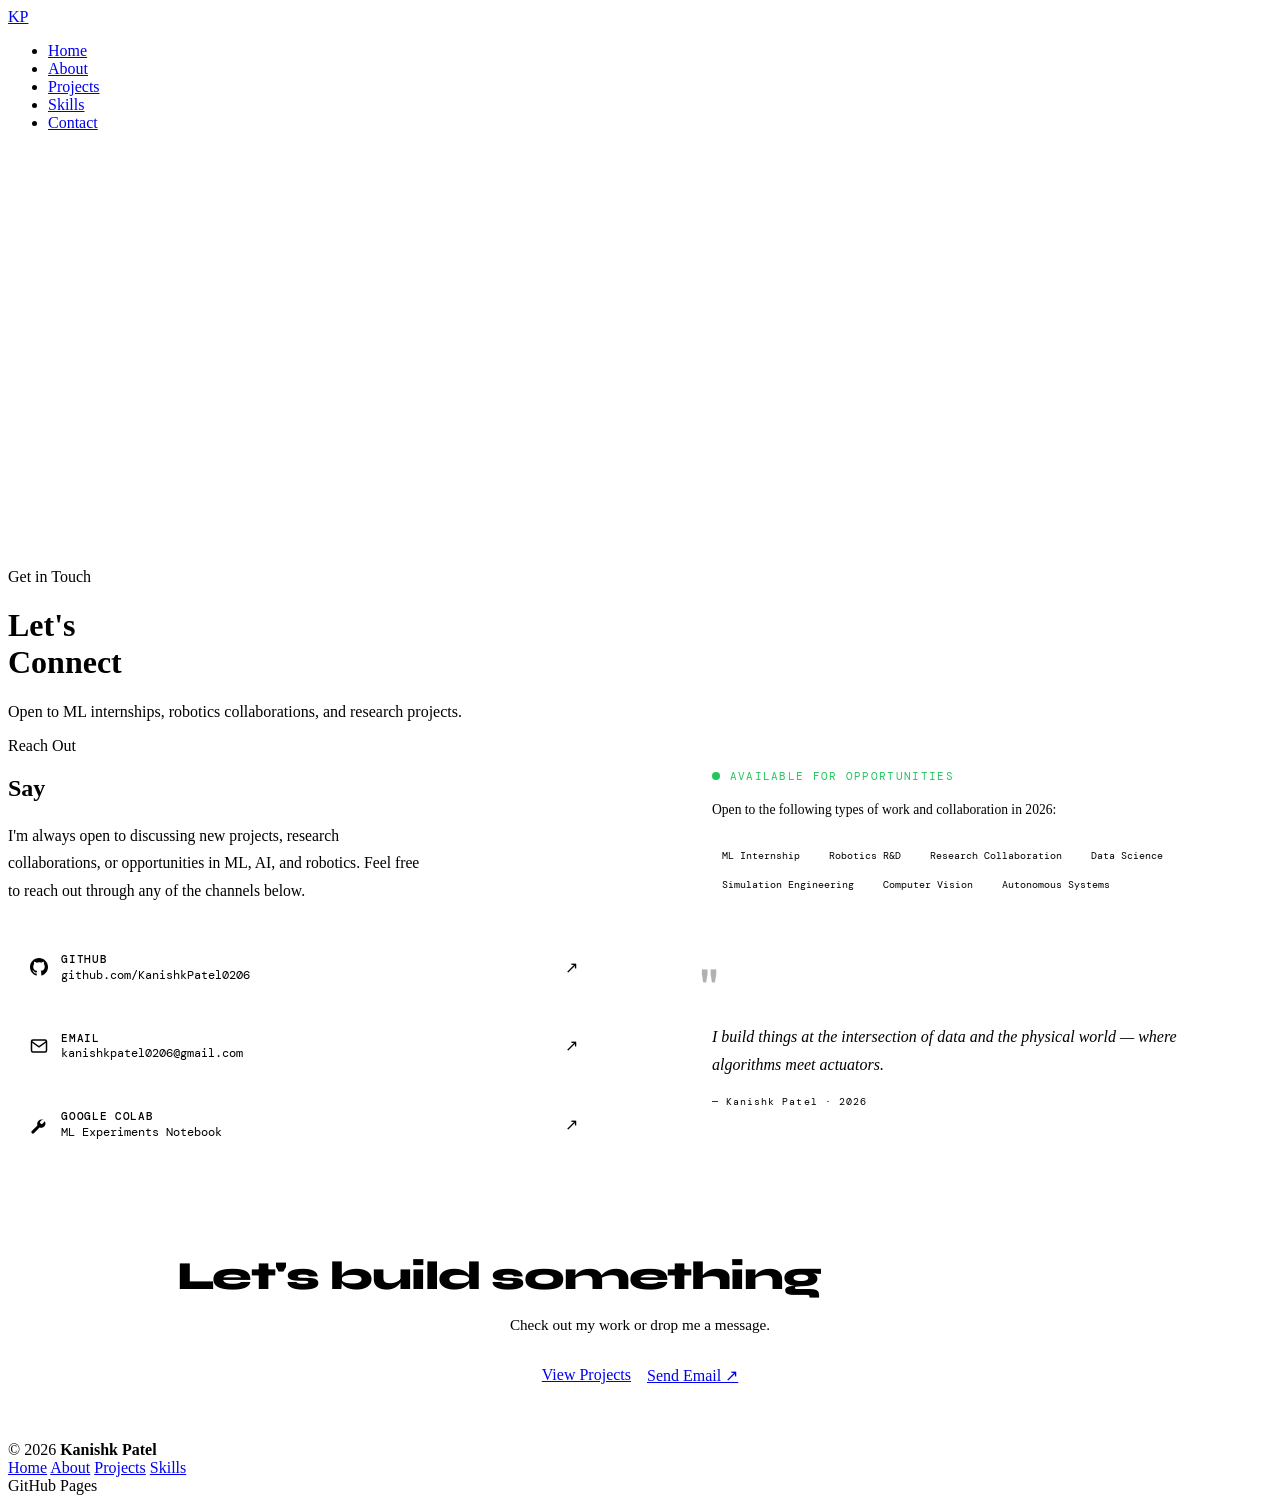
==== contact.html @ f96aeab2 "Add files via upload" ====
<!DOCTYPE html>
<html lang="en">
<head>
  <meta charset="UTF-8"/>
  <meta name="viewport" content="width=device-width,initial-scale=1.0"/>
  <title>Contact — Kanishk Patel</title>
  <link href="https://fonts.googleapis.com/css2?family=Syne:wght@400;600;700;800&family=DM+Mono:wght@400;500&family=DM+Sans:wght@300;400;500&display=swap" rel="stylesheet"/>
  <link rel="stylesheet" href="../css/style.css"/>
  <style>
    /* ── Contact layout ── */
    .contact-grid {
      display:grid;grid-template-columns:1fr 1fr;gap:5rem;align-items:start;
    }

    /* ── Link rows ── */
    .contact-links { display:flex;flex-direction:column;gap:1rem;margin-top:2rem; }
    .contact-link {
      display:flex;align-items:center;gap:0.8rem;
      padding:1rem 1.4rem;
      background:var(--card);border:1px solid var(--border);border-radius:12px;
      color:var(--text);text-decoration:none;
      font-family:'DM Mono',monospace;font-size:0.82rem;
      transition:all 0.25s;
    }
    .contact-link:hover { border-color:var(--accent2);color:var(--accent2);transform:translateY(-3px); }
    .contact-link svg { width:18px;height:18px;flex-shrink:0; }
    .cl-text { display:flex;flex-direction:column;gap:0.1rem; }
    .cl-label { font-weight:500;letter-spacing:0.06em;text-transform:uppercase;font-size:0.7rem; }
    .cl-val { color:var(--muted);font-size:0.72rem;transition:color 0.25s; }
    .contact-link:hover .cl-val { color:var(--accent2); }
    .cl-arrow { margin-left:auto;font-size:1rem;color:var(--muted);transition:color 0.2s,transform 0.2s; }
    .contact-link:hover .cl-arrow { color:var(--accent2);transform:translate(3px,-3px); }

    /* ── Availability card ── */
    .avail-card {
      background:var(--card);border:1px solid var(--border);border-radius:16px;
      padding:2rem;margin-bottom:1.5rem;position:relative;overflow:hidden;
    }
    .avail-card::before {
      content:'';position:absolute;top:0;left:0;right:0;height:3px;
      background:var(--grad);
    }
    .avail-dot-row {
      display:flex;align-items:center;gap:0.6rem;margin-bottom:1rem;
    }
    .avail-dot {
      width:8px;height:8px;border-radius:50%;background:#22c55e;
      box-shadow:0 0 0 0 rgba(34,197,94,0.4);
      animation:ping 2s ease infinite;
    }
    @keyframes ping{
      0%,100%{box-shadow:0 0 0 0 rgba(34,197,94,0.4);}
      50%{box-shadow:0 0 0 6px rgba(34,197,94,0);}
    }
    .avail-title {
      font-family:'Syne',sans-serif;font-weight:700;font-size:1rem;
      color:var(--text);
    }
    .avail-subtitle { font-size:0.85rem;color:var(--muted);line-height:1.6;margin-bottom:1.5rem; }
    .avail-tags { display:flex;flex-wrap:wrap;gap:0.5rem; }
    .avail-tag {
      font-family:'DM Mono',monospace;font-size:0.65rem;padding:0.25rem 0.65rem;
      border-radius:100px;border:1px solid var(--border);color:var(--muted);
      transition:all 0.2s;
    }
    .avail-tag:hover { background:var(--accent2);border-color:var(--accent2);color:#000; }

    /* ── Quote ── */
    .quote-block {
      background:linear-gradient(135deg,var(--surface),var(--card));
      border:1px solid var(--border);border-radius:16px;
      padding:2rem;position:relative;
    }
    .quote-mark {
      font-family:'Syne',sans-serif;font-size:4rem;line-height:1;
      color:var(--accent1);opacity:0.3;
      position:absolute;top:0.5rem;left:1.2rem;
    }
    .quote-text {
      font-size:1rem;font-style:italic;font-weight:300;line-height:1.75;
      color:var(--text);padding-top:1.5rem;
    }
    .quote-attr {
      margin-top:1rem;font-family:'DM Mono',monospace;font-size:0.65rem;
      letter-spacing:0.1em;color:var(--muted);
    }

    @media(max-width:768px){
      .contact-grid { grid-template-columns:1fr;gap:3rem; }
    }
  </style>
</head>
<body>

  <div class="cursor" id="cursor"></div>
  <div class="cursor-trail" id="cursorTrail"></div>

  <nav>
    <a class="nav-logo" href="../index.html">KP</a>
    <ul class="nav-links">
      <li><a href="../index.html">Home</a></li>
      <li><a href="about.html">About</a></li>
      <li><a href="projects.html">Projects</a></li>
      <li><a href="skills.html">Skills</a></li>
      <li><a href="contact.html">Contact</a></li>
    </ul>
  </nav>

  <div class="page">

    <!-- Page hero -->
    <div class="page-hero">
      <div class="page-hero-orb" style="width:420px;height:420px;background:var(--accent1);bottom:-100px;right:-60px;"></div>
      <div class="section-label reveal">Get in Touch</div>
      <h1 class="reveal d1">Let's<br/><span>Connect</span></h1>
      <p class="reveal d2">Open to ML internships, robotics collaborations, and research projects.</p>
    </div>

    <!-- Main contact section -->
    <div class="section-shell">
      <div class="contact-grid">

        <!-- Left: links -->
        <div class="reveal">
          <div class="section-label">Reach Out</div>
          <h2 class="section-title">Say <span style="background:var(--grad);-webkit-background-clip:text;-webkit-text-fill-color:transparent;background-clip:text;">hello</span></h2>
          <p style="color:var(--muted);line-height:1.75;font-size:0.98rem;max-width:420px;margin-bottom:0.5rem;">
            I'm always open to discussing new projects, research collaborations, or opportunities in ML, AI, and robotics. Feel free to reach out through any of the channels below.
          </p>

          <div class="contact-links">
            <a class="contact-link" href="https://github.com/KanishkPatel0206" target="_blank">
              <svg viewBox="0 0 24 24" fill="currentColor"><path d="M12 0C5.374 0 0 5.373 0 12c0 5.302 3.438 9.8 8.207 11.387.599.111.793-.261.793-.577v-2.234c-3.338.726-4.033-1.416-4.033-1.416-.546-1.387-1.333-1.756-1.333-1.756-1.089-.745.083-.729.083-.729 1.205.084 1.839 1.237 1.839 1.237 1.07 1.834 2.807 1.304 3.492.997.107-.775.418-1.305.762-1.604-2.665-.305-5.467-1.334-5.467-5.931 0-1.311.469-2.381 1.236-3.221-.124-.303-.535-1.524.117-3.176 0 0 1.008-.322 3.301 1.23A11.509 11.509 0 0 1 12 5.803c1.02.005 2.047.138 3.006.404 2.291-1.552 3.297-1.23 3.297-1.23.653 1.653.242 2.874.118 3.176.77.84 1.235 1.911 1.235 3.221 0 4.609-2.807 5.624-5.479 5.921.43.372.823 1.102.823 2.222v3.293c0 .319.192.694.801.576C20.566 21.797 24 17.3 24 12c0-6.627-5.373-12-12-12z"/></svg>
              <div class="cl-text">
                <span class="cl-label">GitHub</span>
                <span class="cl-val">github.com/KanishkPatel0206</span>
              </div>
              <span class="cl-arrow">↗</span>
            </a>

            <a class="contact-link" href="mailto:kanishkpatel0206@gmail.com">
              <svg viewBox="0 0 24 24" fill="none" stroke="currentColor" stroke-width="2"><path d="M4 4h16c1.1 0 2 .9 2 2v12c0 1.1-.9 2-2 2H4c-1.1 0-2-.9-2-2V6c0-1.1.9-2 2-2z"/><polyline points="22,6 12,13 2,6"/></svg>
              <div class="cl-text">
                <span class="cl-label">Email</span>
                <span class="cl-val">kanishkpatel0206@gmail.com</span>
              </div>
              <span class="cl-arrow">↗</span>
            </a>

            <a class="contact-link" href="https://colab.research.google.com/drive/1TvGqxHJXxsA8kyIApXnBq0BJt93Fsd5Q" target="_blank">
              <svg viewBox="0 0 24 24" fill="currentColor"><path d="M16.9 4.2L13.4 7.7c-.4.4-.4 1 0 1.4l1.4 1.4c.4.4 1 .4 1.4 0l3.5-3.5c1.5 2.1 1.2 5-.7 6.9-1.7 1.7-4.1 2.2-6.3 1.5l-7.5 7.5c-.8.8-2 .8-2.8 0-.8-.8-.8-2 0-2.8l7.5-7.5c-.7-2.2-.2-4.7 1.5-6.3 1.9-1.9 4.8-2.2 7-.7z"/></svg>
              <div class="cl-text">
                <span class="cl-label">Google Colab</span>
                <span class="cl-val">ML Experiments Notebook</span>
              </div>
              <span class="cl-arrow">↗</span>
            </a>
          </div>
        </div>

        <!-- Right: availability + quote -->
        <div class="reveal d2">
          <div class="avail-card">
            <div class="avail-dot-row">
              <div class="avail-dot"></div>
              <span style="font-family:'DM Mono',monospace;font-size:0.68rem;letter-spacing:0.12em;text-transform:uppercase;color:#22c55e;">Available for Opportunities</span>
            </div>
            <div class="avail-subtitle">Open to the following types of work and collaboration in 2026:</div>
            <div class="avail-tags">
              <span class="avail-tag">ML Internship</span>
              <span class="avail-tag">Robotics R&D</span>
              <span class="avail-tag">Research Collaboration</span>
              <span class="avail-tag">Data Science</span>
              <span class="avail-tag">Simulation Engineering</span>
              <span class="avail-tag">Computer Vision</span>
              <span class="avail-tag">Autonomous Systems</span>
            </div>
          </div>

          <div class="quote-block">
            <span class="quote-mark">"</span>
            <p class="quote-text">I build things at the intersection of data and the physical world — where algorithms meet actuators.</p>
            <div class="quote-attr">— Kanishk Patel · 2026</div>
          </div>
        </div>

      </div>
    </div>

    <!-- CTA band -->
    <div class="section-shell surface" style="text-align:center;padding:3.5rem 6vw;">
      <h3 style="font-family:'Syne',sans-serif;font-weight:800;font-size:clamp(1.5rem,4vw,2.5rem);letter-spacing:-0.03em;margin-bottom:1rem;">
        Let's build something <span style="background:var(--grad);-webkit-background-clip:text;-webkit-text-fill-color:transparent;background-clip:text;">together.</span>
      </h3>
      <p style="color:var(--muted);font-size:0.95rem;margin-bottom:2rem;">Check out my work or drop me a message.</p>
      <div style="display:flex;gap:1rem;justify-content:center;flex-wrap:wrap;">
        <a href="projects.html" class="btn-primary">View Projects</a>
        <a href="mailto:kanishkpatel0206@gmail.com" class="btn-outline">Send Email ↗</a>
      </div>
    </div>

  </div>

  <footer>
    <span>© 2026 <b>Kanishk Patel</b></span>
    <div class="footer-links">
      <a href="../index.html">Home</a>
      <a href="about.html">About</a>
      <a href="projects.html">Projects</a>
      <a href="skills.html">Skills</a>
    </div>
    <span>GitHub Pages</span>
  </footer>

  <script src="../css/main.js"></script>
</body>
</html>
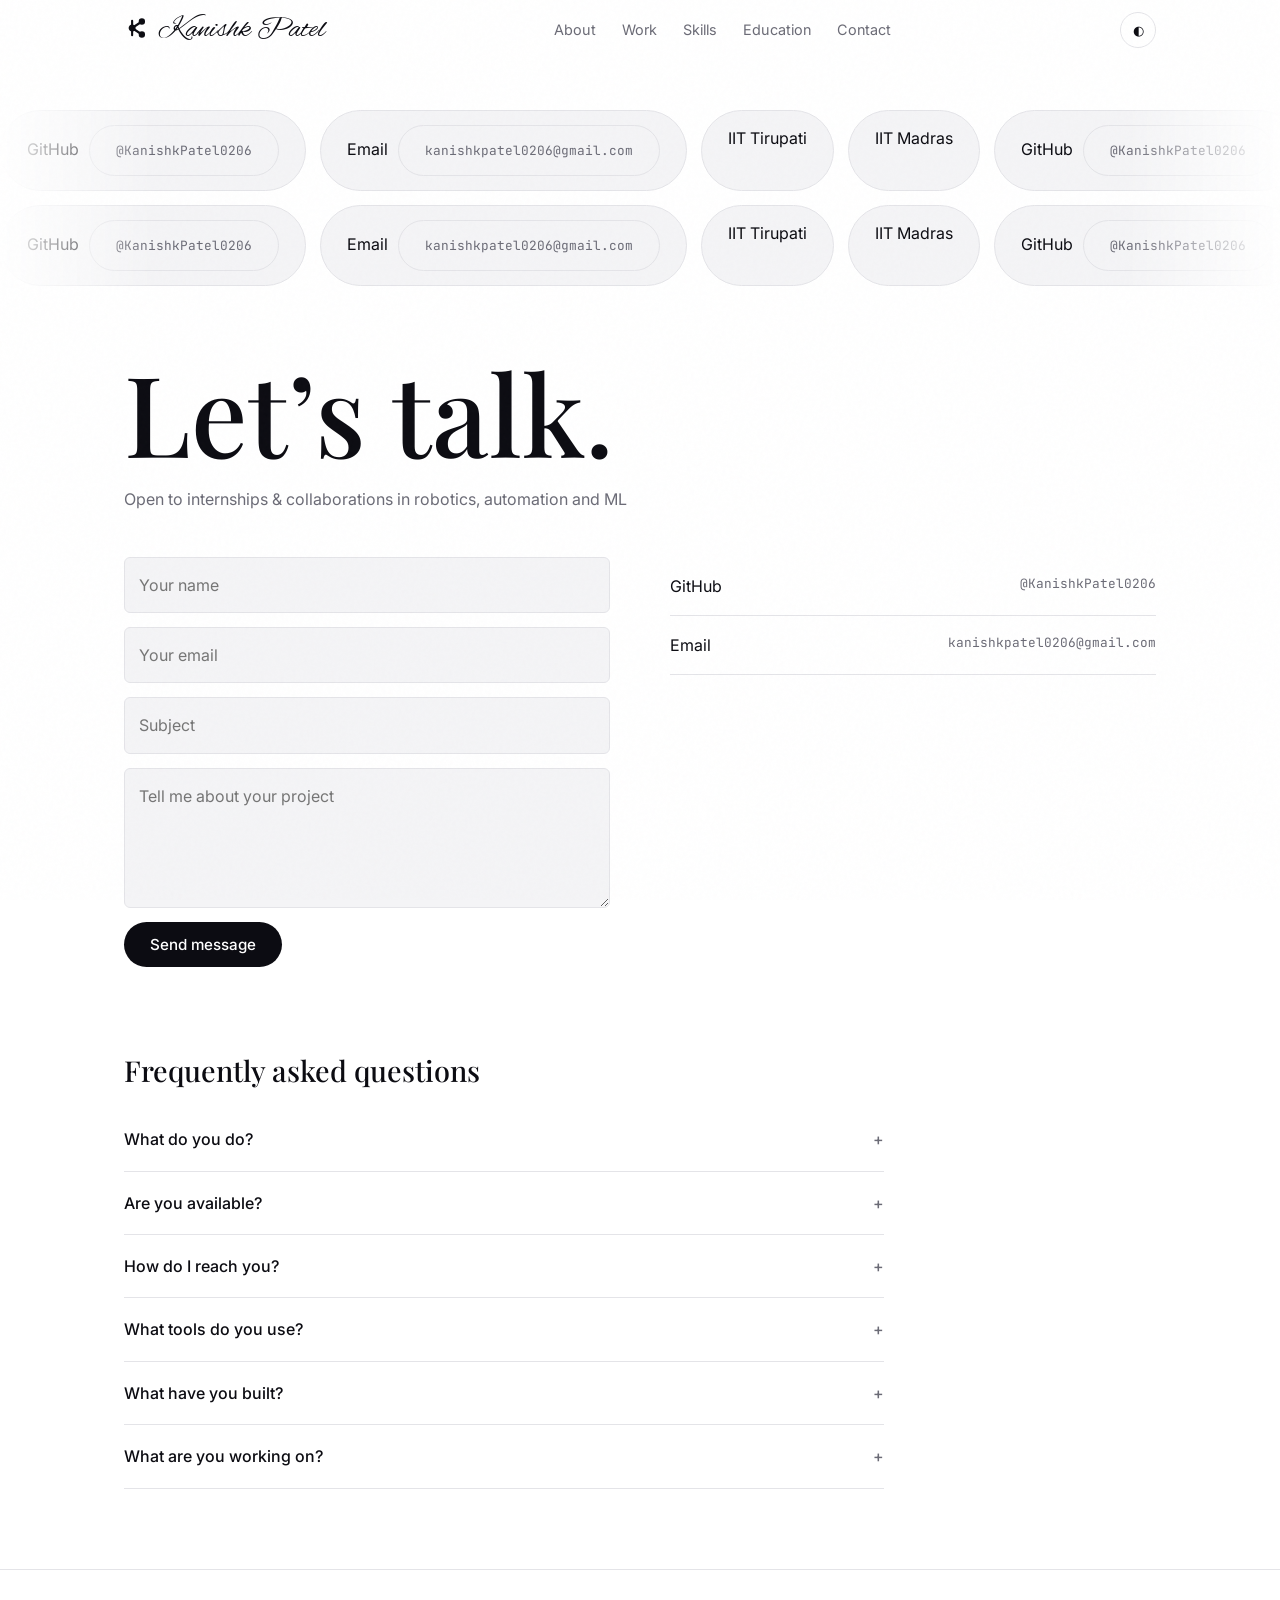
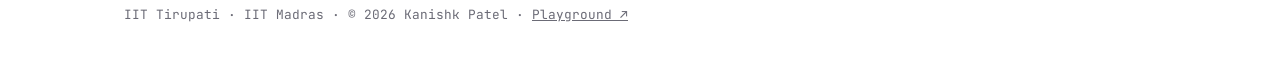
==== commit 3022029a: "Add professional portfolio" ====
--- a/contact.html
+++ b/contact.html
@@ -1,217 +1,15 @@
-<!DOCTYPE html>
-<html lang="en">
-<head>
-  <meta charset="UTF-8"/>
-  <meta name="viewport" content="width=device-width,initial-scale=1.0"/>
-  <title>Contact — Kanishk Patel</title>
-  <link href="https://fonts.googleapis.com/css2?family=Syne:wght@400;600;700;800&family=DM+Mono:wght@400;500&family=DM+Sans:wght@300;400;500&display=swap" rel="stylesheet"/>
-  <link rel="stylesheet" href="../css/style.css"/>
-  <style>
-    /* ── Contact layout ── */
-    .contact-grid {
-      display:grid;grid-template-columns:1fr 1fr;gap:5rem;align-items:start;
-    }
-
-    /* ── Link rows ── */
-    .contact-links { display:flex;flex-direction:column;gap:1rem;margin-top:2rem; }
-    .contact-link {
-      display:flex;align-items:center;gap:0.8rem;
-      padding:1rem 1.4rem;
-      background:var(--card);border:1px solid var(--border);border-radius:12px;
-      color:var(--text);text-decoration:none;
-      font-family:'DM Mono',monospace;font-size:0.82rem;
-      transition:all 0.25s;
-    }
-    .contact-link:hover { border-color:var(--accent2);color:var(--accent2);transform:translateY(-3px); }
-    .contact-link svg { width:18px;height:18px;flex-shrink:0; }
-    .cl-text { display:flex;flex-direction:column;gap:0.1rem; }
-    .cl-label { font-weight:500;letter-spacing:0.06em;text-transform:uppercase;font-size:0.7rem; }
-    .cl-val { color:var(--muted);font-size:0.72rem;transition:color 0.25s; }
-    .contact-link:hover .cl-val { color:var(--accent2); }
-    .cl-arrow { margin-left:auto;font-size:1rem;color:var(--muted);transition:color 0.2s,transform 0.2s; }
-    .contact-link:hover .cl-arrow { color:var(--accent2);transform:translate(3px,-3px); }
-
-    /* ── Availability card ── */
-    .avail-card {
-      background:var(--card);border:1px solid var(--border);border-radius:16px;
-      padding:2rem;margin-bottom:1.5rem;position:relative;overflow:hidden;
-    }
-    .avail-card::before {
-      content:'';position:absolute;top:0;left:0;right:0;height:3px;
-      background:var(--grad);
-    }
-    .avail-dot-row {
-      display:flex;align-items:center;gap:0.6rem;margin-bottom:1rem;
-    }
-    .avail-dot {
-      width:8px;height:8px;border-radius:50%;background:#22c55e;
-      box-shadow:0 0 0 0 rgba(34,197,94,0.4);
-      animation:ping 2s ease infinite;
-    }
-    @keyframes ping{
-      0%,100%{box-shadow:0 0 0 0 rgba(34,197,94,0.4);}
-      50%{box-shadow:0 0 0 6px rgba(34,197,94,0);}
-    }
-    .avail-title {
-      font-family:'Syne',sans-serif;font-weight:700;font-size:1rem;
-      color:var(--text);
-    }
-    .avail-subtitle { font-size:0.85rem;color:var(--muted);line-height:1.6;margin-bottom:1.5rem; }
-    .avail-tags { display:flex;flex-wrap:wrap;gap:0.5rem; }
-    .avail-tag {
-      font-family:'DM Mono',monospace;font-size:0.65rem;padding:0.25rem 0.65rem;
-      border-radius:100px;border:1px solid var(--border);color:var(--muted);
-      transition:all 0.2s;
-    }
-    .avail-tag:hover { background:var(--accent2);border-color:var(--accent2);color:#000; }
-
-    /* ── Quote ── */
-    .quote-block {
-      background:linear-gradient(135deg,var(--surface),var(--card));
-      border:1px solid var(--border);border-radius:16px;
-      padding:2rem;position:relative;
-    }
-    .quote-mark {
-      font-family:'Syne',sans-serif;font-size:4rem;line-height:1;
-      color:var(--accent1);opacity:0.3;
-      position:absolute;top:0.5rem;left:1.2rem;
-    }
-    .quote-text {
-      font-size:1rem;font-style:italic;font-weight:300;line-height:1.75;
-      color:var(--text);padding-top:1.5rem;
-    }
-    .quote-attr {
-      margin-top:1rem;font-family:'DM Mono',monospace;font-size:0.65rem;
-      letter-spacing:0.1em;color:var(--muted);
-    }
-
-    @media(max-width:768px){
-      .contact-grid { grid-template-columns:1fr;gap:3rem; }
-    }
-  </style>
-</head>
-<body>
-
-  <div class="cursor" id="cursor"></div>
-  <div class="cursor-trail" id="cursorTrail"></div>
-
-  <nav>
-    <a class="nav-logo" href="../index.html">KP</a>
-    <ul class="nav-links">
-      <li><a href="../index.html">Home</a></li>
-      <li><a href="about.html">About</a></li>
-      <li><a href="projects.html">Projects</a></li>
-      <li><a href="skills.html">Skills</a></li>
-      <li><a href="contact.html">Contact</a></li>
-    </ul>
-  </nav>
-
-  <div class="page">
-
-    <!-- Page hero -->
-    <div class="page-hero">
-      <div class="page-hero-orb" style="width:420px;height:420px;background:var(--accent1);bottom:-100px;right:-60px;"></div>
-      <div class="section-label reveal">Get in Touch</div>
-      <h1 class="reveal d1">Let's<br/><span>Connect</span></h1>
-      <p class="reveal d2">Open to ML internships, robotics collaborations, and research projects.</p>
-    </div>
-
-    <!-- Main contact section -->
-    <div class="section-shell">
-      <div class="contact-grid">
-
-        <!-- Left: links -->
-        <div class="reveal">
-          <div class="section-label">Reach Out</div>
-          <h2 class="section-title">Say <span style="background:var(--grad);-webkit-background-clip:text;-webkit-text-fill-color:transparent;background-clip:text;">hello</span></h2>
-          <p style="color:var(--muted);line-height:1.75;font-size:0.98rem;max-width:420px;margin-bottom:0.5rem;">
-            I'm always open to discussing new projects, research collaborations, or opportunities in ML, AI, and robotics. Feel free to reach out through any of the channels below.
-          </p>
-
-          <div class="contact-links">
-            <a class="contact-link" href="https://github.com/KanishkPatel0206" target="_blank">
-              <svg viewBox="0 0 24 24" fill="currentColor"><path d="M12 0C5.374 0 0 5.373 0 12c0 5.302 3.438 9.8 8.207 11.387.599.111.793-.261.793-.577v-2.234c-3.338.726-4.033-1.416-4.033-1.416-.546-1.387-1.333-1.756-1.333-1.756-1.089-.745.083-.729.083-.729 1.205.084 1.839 1.237 1.839 1.237 1.07 1.834 2.807 1.304 3.492.997.107-.775.418-1.305.762-1.604-2.665-.305-5.467-1.334-5.467-5.931 0-1.311.469-2.381 1.236-3.221-.124-.303-.535-1.524.117-3.176 0 0 1.008-.322 3.301 1.23A11.509 11.509 0 0 1 12 5.803c1.02.005 2.047.138 3.006.404 2.291-1.552 3.297-1.23 3.297-1.23.653 1.653.242 2.874.118 3.176.77.84 1.235 1.911 1.235 3.221 0 4.609-2.807 5.624-5.479 5.921.43.372.823 1.102.823 2.222v3.293c0 .319.192.694.801.576C20.566 21.797 24 17.3 24 12c0-6.627-5.373-12-12-12z"/></svg>
-              <div class="cl-text">
-                <span class="cl-label">GitHub</span>
-                <span class="cl-val">github.com/KanishkPatel0206</span>
-              </div>
-              <span class="cl-arrow">↗</span>
-            </a>
-
-            <a class="contact-link" href="mailto:kanishkpatel0206@gmail.com">
-              <svg viewBox="0 0 24 24" fill="none" stroke="currentColor" stroke-width="2"><path d="M4 4h16c1.1 0 2 .9 2 2v12c0 1.1-.9 2-2 2H4c-1.1 0-2-.9-2-2V6c0-1.1.9-2 2-2z"/><polyline points="22,6 12,13 2,6"/></svg>
-              <div class="cl-text">
-                <span class="cl-label">Email</span>
-                <span class="cl-val">kanishkpatel0206@gmail.com</span>
-              </div>
-              <span class="cl-arrow">↗</span>
-            </a>
-
-            <a class="contact-link" href="https://colab.research.google.com/drive/1TvGqxHJXxsA8kyIApXnBq0BJt93Fsd5Q" target="_blank">
-              <svg viewBox="0 0 24 24" fill="currentColor"><path d="M16.9 4.2L13.4 7.7c-.4.4-.4 1 0 1.4l1.4 1.4c.4.4 1 .4 1.4 0l3.5-3.5c1.5 2.1 1.2 5-.7 6.9-1.7 1.7-4.1 2.2-6.3 1.5l-7.5 7.5c-.8.8-2 .8-2.8 0-.8-.8-.8-2 0-2.8l7.5-7.5c-.7-2.2-.2-4.7 1.5-6.3 1.9-1.9 4.8-2.2 7-.7z"/></svg>
-              <div class="cl-text">
-                <span class="cl-label">Google Colab</span>
-                <span class="cl-val">ML Experiments Notebook</span>
-              </div>
-              <span class="cl-arrow">↗</span>
-            </a>
-          </div>
-        </div>
-
-        <!-- Right: availability + quote -->
-        <div class="reveal d2">
-          <div class="avail-card">
-            <div class="avail-dot-row">
-              <div class="avail-dot"></div>
-              <span style="font-family:'DM Mono',monospace;font-size:0.68rem;letter-spacing:0.12em;text-transform:uppercase;color:#22c55e;">Available for Opportunities</span>
-            </div>
-            <div class="avail-subtitle">Open to the following types of work and collaboration in 2026:</div>
-            <div class="avail-tags">
-              <span class="avail-tag">ML Internship</span>
-              <span class="avail-tag">Robotics R&D</span>
-              <span class="avail-tag">Research Collaboration</span>
-              <span class="avail-tag">Data Science</span>
-              <span class="avail-tag">Simulation Engineering</span>
-              <span class="avail-tag">Computer Vision</span>
-              <span class="avail-tag">Autonomous Systems</span>
-            </div>
-          </div>
-
-          <div class="quote-block">
-            <span class="quote-mark">"</span>
-            <p class="quote-text">I build things at the intersection of data and the physical world — where algorithms meet actuators.</p>
-            <div class="quote-attr">— Kanishk Patel · 2026</div>
-          </div>
-        </div>
-
-      </div>
-    </div>
-
-    <!-- CTA band -->
-    <div class="section-shell surface" style="text-align:center;padding:3.5rem 6vw;">
-      <h3 style="font-family:'Syne',sans-serif;font-weight:800;font-size:clamp(1.5rem,4vw,2.5rem);letter-spacing:-0.03em;margin-bottom:1rem;">
-        Let's build something <span style="background:var(--grad);-webkit-background-clip:text;-webkit-text-fill-color:transparent;background-clip:text;">together.</span>
-      </h3>
-      <p style="color:var(--muted);font-size:0.95rem;margin-bottom:2rem;">Check out my work or drop me a message.</p>
-      <div style="display:flex;gap:1rem;justify-content:center;flex-wrap:wrap;">
-        <a href="projects.html" class="btn-primary">View Projects</a>
-        <a href="mailto:kanishkpatel0206@gmail.com" class="btn-outline">Send Email ↗</a>
-      </div>
-    </div>
-
-  </div>
-
-  <footer>
-    <span>© 2026 <b>Kanishk Patel</b></span>
-    <div class="footer-links">
-      <a href="../index.html">Home</a>
-      <a href="about.html">About</a>
-      <a href="projects.html">Projects</a>
-      <a href="skills.html">Skills</a>
-    </div>
-    <span>GitHub Pages</span>
-  </footer>
-
-  <script src="../css/main.js"></script>
-</body>
-</html>
+<!DOCTYPE html><html lang="en"><head><meta charset="utf-8"><meta name="viewport" content="width=device-width, initial-scale=1, viewport-fit=cover">
+<title>Contact | Kanishk Patel</title><meta name="description" content="Kanishk Patel: robotics, control, computer vision and machine learning projects.">
+<meta name="theme-color" content="#ffffff" media="(prefers-color-scheme: light)"><meta name="theme-color" content="#0a0a0f" media="(prefers-color-scheme: dark)">
+<link rel="icon" href="favicon-light.svg" media="(prefers-color-scheme: light)"><link rel="icon" href="favicon-dark.svg" media="(prefers-color-scheme: dark)">
+<link rel="preconnect" href="https://fonts.googleapis.com"><link rel="preconnect" href="https://fonts.gstatic.com" crossorigin>
+<link href="https://fonts.googleapis.com/css2?family=Alex+Brush&family=Inter:wght@400;500;600;900&family=JetBrains+Mono:wght@400&family=Playfair+Display:wght@500&display=swap" rel="stylesheet">
+<link rel="stylesheet" href="styles.css"></head><body data-page="contact"><nav><div class="wrap"><a class="sig" href="index.html" id="navName"></a>
+<ul><li><a href="index.html#about">About</a></li><li><a href="index.html#work">Work</a></li><li><a href="index.html#skills">Skills</a></li><li><a href="index.html#education">Education</a></li><li><a href="contact.html">Contact</a></li></ul>
+<button id="theme" aria-label="Toggle light and dark theme">◐</button></div></nav>
+<main class="cpage"><div class="marq" aria-hidden="true"><div id="m1"></div></div><div class="marq rev" aria-hidden="true"><div id="m2"></div></div>
+<div class="wrap"><p class="talk">Let’s talk.</p><p class="lead" id="lead"></p>
+<div class="contact"><form id="form"><input name="name" placeholder="Your name" required aria-label="Your name"><input name="email" type="email" placeholder="Your email" required aria-label="Your email"><input name="subject" placeholder="Subject" aria-label="Subject"><textarea name="msg" placeholder="Tell me about your project" required aria-label="Message"></textarea><button class="btn" type="submit">Send message</button></form>
+<div class="links" id="links"></div></div>
+<div class="faq"><h3>Frequently asked questions</h3><div id="faq"></div></div></div></main>
+<footer><div class="wrap mono" id="foot"></div></footer><script src="data.js"></script><script src="app.js"></script></body></html>
--- a/styles.css
+++ b/styles.css
@@ -0,0 +1,115 @@
+:root{--bg:#fff;--fg:#0c0c12;--mut:#6b6b76;--line:#e4e4e8;--acc:#4254ff;--dot:#888;--card:#f4f4f6;--beam:0,0,0;--c1:#4254ff;--c2:#e0245e;--c3:#0d9488;--orb:.16}
+@media(prefers-color-scheme:dark){:root:not([data-theme=light]){--bg:#0a0a0f;--fg:#f2f2f5;--mut:#9a9aa6;--line:#22222b;--acc:#8a96ff;--dot:#444;--card:#14141b;--beam:255,255,255;--c1:#8a96ff;--c2:#ff7eb6;--c3:#5eead4;--orb:.22}}
+:root[data-theme=dark]{--bg:#0a0a0f;--fg:#f2f2f5;--mut:#9a9aa6;--line:#22222b;--acc:#8a96ff;--dot:#444;--card:#14141b;--beam:255,255,255;--c1:#8a96ff;--c2:#ff7eb6;--c3:#5eead4;--orb:.22}
+*{box-sizing:border-box;margin:0}
+html{scroll-behavior:smooth;scroll-padding-top:72px}
+body{background:var(--bg);color:var(--fg);font:16px/1.65 Inter,system-ui,sans-serif;overflow-x:hidden}
+a{color:inherit}:focus-visible{outline:2px solid var(--acc);outline-offset:3px}
+.wrap{max-width:1080px;margin:0 auto;padding:0 24px}
+.mono{font-family:"JetBrains Mono",monospace;font-size:.8rem;color:var(--mut)}
+section{padding:110px 0;border-top:1px solid var(--line)}
+h2,.gt,.proj h3,.talk,.faq h3,.stats b{font-family:"Playfair Display",Georgia,serif;font-weight:500}
+h2{font-size:clamp(2rem,5vw,3.2rem);line-height:1.1;margin-bottom:48px}
+#intro{position:fixed;inset:0;z-index:100;background:var(--bg);display:grid;place-items:center;transition:opacity .7s,visibility .7s}
+#intro svg{width:min(70vw,400px)}#intro path{stroke-dasharray:1;stroke-dashoffset:1;animation:draw 1.5s ease forwards}
+#intro path+path{animation-delay:.9s;animation-duration:1.8s}
+#intro.done{opacity:0;visibility:hidden}@keyframes draw{to{stroke-dashoffset:0}}
+nav{position:fixed;top:0;left:0;right:0;z-index:50;padding-top:env(safe-area-inset-top,0);backdrop-filter:blur(14px);background:color-mix(in srgb,var(--bg) 78%,transparent)}
+nav .wrap{display:flex;align-items:center;justify-content:space-between;height:60px}
+.sig{font-family:"Alex Brush",cursive;font-size:1.9rem;text-decoration:none}
+nav ul{display:flex;gap:26px;list-style:none;padding:0;font-size:.9rem}nav ul a{text-decoration:none;color:var(--mut)}nav ul a:hover{color:var(--fg)}
+#theme{background:none;border:1px solid var(--line);color:var(--fg);border-radius:50%;width:36px;height:36px;cursor:pointer}
+.hero{position:relative;min-height:100svh;display:flex;align-items:center;padding:130px 0 70px;overflow:hidden}
+.dots{position:absolute;inset:0;background:radial-gradient(circle,var(--dot) .5px,transparent .5px) 0 0/24px 24px;opacity:.25}
+.beam{position:absolute;top:-10%;width:520px;height:130%;pointer-events:none;background:radial-gradient(50% 50% at 50% 50%,rgba(var(--beam),.1),transparent 75%);transform-origin:top;animation:beam 1s 2.6s both}
+.beam.l{left:2%;transform:rotate(-30deg)}.beam.r{right:2%;transform:rotate(30deg)}@keyframes beam{from{opacity:0}}
+.hwrap{position:relative;width:100%;max-width:105rem;margin:0 auto;padding:0 24px 0 72px}
+.top{display:flex;justify-content:space-between;align-items:flex-start;gap:24px}
+.note{font-size:.7rem;letter-spacing:.2em;text-transform:uppercase;font-weight:500;color:var(--mut);line-height:1.8;max-width:230px}
+.gh{color:var(--acc);opacity:.7}.gh:hover{opacity:1}
+.big{font-weight:900;text-transform:uppercase;line-height:.85;letter-spacing:-.05em;font-size:clamp(3rem,11vw,13rem);margin-top:30px}
+.big .ln{display:flex;align-items:center;gap:.06em;width:fit-content;opacity:0;transform:translateY(30px);animation:up .9s 2.5s forwards}
+.big .ln:nth-child(2){margin-left:.5em;animation-delay:2.65s}.big .ln:nth-child(3){animation-delay:2.8s}
+.big span{background:linear-gradient(120deg,var(--fg) 30%,var(--mut) 50%,var(--fg) 70%) 0 0/200%;-webkit-background-clip:text;background-clip:text;color:transparent;animation:shine 5s linear infinite}
+@keyframes up{to{opacity:1;transform:none}}@keyframes shine{from{background-position:200%}to{background-position:-200%}}
+.foot{display:flex;align-items:center;gap:24px;margin-top:70px}.foot>i{flex:1;height:1px;background:var(--line)}
+.loc{font-size:.7rem;letter-spacing:.3em;font-weight:700;color:var(--mut);white-space:nowrap}
+.pill{display:flex;align-items:center;justify-content:flex-end;height:48px;width:48px;border-radius:99px;background:var(--fg);color:var(--bg);text-decoration:none;overflow:hidden;transition:width .5s;white-space:nowrap}
+.pill span{opacity:0;font-size:.8rem;font-weight:600;padding-left:22px;transition:opacity .2s}.pill b{display:grid;place-items:center;min-width:48px;font-weight:400;font-size:1.2rem;transition:transform .5s}
+.pill:hover,.pill:focus-visible{width:170px}.pill:hover span,.pill:focus-visible span{opacity:1;transition-delay:.15s}.pill:hover b{transform:rotate(-45deg)}
+.tab{position:fixed;left:0;top:50%;transform:translateY(-50%);z-index:40;background:var(--fg);color:var(--bg);writing-mode:vertical-rl;padding:26px 11px;border-radius:0 22px 22px 0;font-size:.62rem;font-weight:900;letter-spacing:.4em;text-decoration:none;text-transform:uppercase}
+.about{display:grid;grid-template-columns:1.5fr 1fr;gap:60px}.about p{font-size:1.15rem;margin-bottom:1.2em;max-width:60ch}
+.sub{font-size:1rem;font-weight:600;margin-bottom:14px}.now{list-style:none;padding:0}.now li{padding:12px 0;border-bottom:1px solid var(--line);color:var(--mut)}
+.group{margin-top:56px}.group:first-of-type{margin-top:0}.gt{font-size:1.5rem;margin-bottom:6px}
+.proj{display:grid;grid-template-columns:1fr 1.2fr auto;gap:30px;align-items:baseline;padding:30px 0;border-top:1px solid var(--line);text-decoration:none;transition:padding .25s}
+.proj:last-child{border-bottom:1px solid var(--line)}a.proj:hover{padding-left:14px}.proj h3{font-size:1.7rem;line-height:1.2}.proj .mono{display:block;margin-top:4px}.proj p{color:var(--mut)}
+.tags,.chips{display:flex;flex-wrap:wrap;gap:8px}.tags{margin-top:10px}.chips{gap:10px}
+.tags span{font-size:.78rem;padding:3px 11px;border:1px solid var(--line);border-radius:99px;color:var(--mut)}
+.chips span{padding:9px 18px;border:1px solid var(--line);border-radius:99px;background:var(--card)}
+.tl{border-left:1px solid var(--line);margin-left:6px}.tl article{position:relative;padding:0 0 46px 34px}
+.tl article::before{content:"";position:absolute;left:-5px;top:9px;width:9px;height:9px;border-radius:50%;background:var(--acc)}
+.tl h3{font-size:1.25rem;font-weight:600;line-height:1.3}.tl p{color:var(--mut);max-width:62ch;margin-top:8px}
+.cpage{padding-top:110px;overflow:hidden}.marq{overflow:hidden;margin-bottom:14px;mask-image:linear-gradient(90deg,transparent,#000 12%,#000 88%,transparent);-webkit-mask-image:linear-gradient(90deg,transparent,#000 12%,#000 88%,transparent)}
+.marq>div{display:flex;gap:14px;width:max-content;animation:mq 40s linear infinite}.marq.rev>div{animation-direction:reverse}@keyframes mq{to{transform:translateX(-50%)}}
+.marq a,.marq span{display:flex;gap:10px;align-items:baseline;padding:14px 26px;border:1px solid var(--line);border-radius:99px;background:var(--card);text-decoration:none;white-space:nowrap}
+.talk{font-size:clamp(2.6rem,9vw,7rem);line-height:1;margin:70px 0 18px}.lead{color:var(--mut);margin-bottom:44px}
+.contact{display:grid;grid-template-columns:1fr 1fr;gap:60px}form{display:grid;gap:14px}
+input,textarea{width:100%;font:inherit;color:var(--fg);background:var(--card);border:1px solid var(--line);border-radius:6px;padding:14px}textarea{min-height:140px;resize:vertical}
+.btn{justify-self:start;padding:13px 26px;border:0;border-radius:99px;background:var(--fg);color:var(--bg);font:500 .95rem Inter;cursor:pointer}
+.links a{display:flex;justify-content:space-between;gap:20px;padding:16px 0;border-bottom:1px solid var(--line);text-decoration:none}.links a:hover span:first-child{color:var(--acc)}
+.faq{margin:80px 0;max-width:760px}.faq h3{font-size:1.8rem;margin-bottom:14px}
+details{border-bottom:1px solid var(--line);padding:18px 0}summary{cursor:pointer;font-weight:500;list-style:none;display:flex;justify-content:space-between}
+summary::after{content:"+";color:var(--mut)}details[open] summary::after{content:"\2212"}details p{color:var(--mut);margin-top:10px;max-width:60ch}
+footer{padding:34px 0 calc(34px + env(safe-area-inset-bottom,0px));border-top:1px solid var(--line)}
+@media(max-width:760px){.hwrap{padding-left:24px}nav ul,.tab{display:none}.top{flex-direction:column}.about,.contact,.proj{grid-template-columns:1fr;gap:30px}.proj{gap:8px}.big .ln:nth-child(2){margin-left:.2em}.beam{display:none}}
+@media(prefers-reduced-motion:reduce){*{animation:none!important;transition:none!important}.big span{opacity:1;transform:none}#intro path{stroke-dashoffset:0}.marq>div{width:auto;flex-wrap:wrap}}
+
+.ic{width:.78em;height:.78em;flex:none;fill:none;stroke:currentColor;stroke-width:1.7;stroke-linecap:round;stroke-linejoin:round;cursor:pointer;transition:filter .3s}
+.ic:hover{filter:drop-shadow(0 0 .12em currentColor)}.ic.arm{color:#38bdf8}.ic.gear{color:#eab308}.ic.gear circle[stroke-dasharray]{stroke-width:2.2}.ic.net{color:#2dd4bf}
+.ic .a1,.ic .a2{transform-box:view-box;animation:swing 4s ease-in-out infinite}.ic .a1{transform-origin:5px 19px}.ic .a2{transform-origin:11px 11px;animation-duration:3s;animation-direction:alternate}
+@keyframes swing{0%,100%{transform:rotate(-14deg)}50%{transform:rotate(16deg)}}
+.ic .gr{transform-box:view-box;transform-origin:12px 12px;animation:spin 8s linear infinite}.ic.gear:hover .gr{animation-duration:1.2s}@keyframes spin{to{transform:rotate(360deg)}}
+.ic .nd{animation:blip 2.4s ease-in-out infinite;fill:currentColor}.ic .nd:nth-of-type(2){animation-delay:.4s}.ic .nd:nth-of-type(3){animation-delay:.8s}.ic .nd:nth-of-type(4){animation-delay:1.2s}@keyframes blip{50%{opacity:.25}}
+.big .ln:hover .ic{animation:float 1.6s ease-in-out infinite}@keyframes float{50%{transform:translateY(-.08em) rotate(4deg)}}
+.met{position:absolute;width:2px;height:2px;border-radius:50%;background:var(--fg);opacity:0;box-shadow:0 0 0 1px rgba(var(--beam),.08),0 0 14px 2px rgba(var(--beam),.25);animation:meteor 6s linear infinite}
+.met::after{content:"";position:absolute;top:50%;right:2px;width:90px;height:1px;transform:translateY(-50%);background:linear-gradient(90deg,transparent,rgba(var(--beam),.45))}
+@keyframes meteor{0%{transform:rotate(215deg) translateX(0);opacity:1}70%{opacity:1}100%{transform:rotate(215deg) translateX(-500px);opacity:0}}
+#spark{position:fixed;inset:0;z-index:9999;pointer-events:none}
+.rv{opacity:0;transform:translateY(24px);transition:opacity .7s,transform .7s;transition-delay:calc(var(--i,0)*60ms)}.rv.in{opacity:1;transform:none}
+.proj.rv{transition:opacity .7s,transform .7s,padding .25s}
+.sig svg{width:26px;height:26px;vertical-align:-5px;margin-right:8px}.sig svg .a2{transform-box:view-box;transform-origin:10px 16px;animation:swing 5s ease-in-out infinite}
+.dot{display:inline-block;width:7px;height:7px;margin-right:8px;border-radius:50%;background:#22c55e;animation:ping 2s ease-out infinite}@keyframes ping{0%{box-shadow:0 0 0 0 rgba(34,197,94,.6)}100%{box-shadow:0 0 0 9px transparent}}
+body[data-page=contact] main{animation:fadein .8s both}@keyframes fadein{from{opacity:0;transform:translateY(16px)}}
+@media(prefers-reduced-motion:reduce){.rv{opacity:1;transform:none}.met{display:none}}
+
+/* ===== Cursor + motion layer (added) ===== */
+:root{--grad:linear-gradient(135deg,var(--c1),var(--c2),var(--c3))}
+body{transition:background-color .35s,color .35s}
+/* noise overlay */
+body::before{content:"";position:fixed;inset:0;pointer-events:none;z-index:1000;opacity:.4;background-image:url("data:image/svg+xml,%3Csvg viewBox='0 0 256 256' xmlns='http://www.w3.org/2000/svg'%3E%3Cfilter id='n'%3E%3CfeTurbulence type='fractalNoise' baseFrequency='0.9' numOctaves='4' stitchTiles='stitch'/%3E%3C/filter%3E%3Crect width='100%25' height='100%25' filter='url(%23n)' opacity='0.05'/%3E%3C/svg%3E")}
+/* floating hero orbs */
+.orb{position:absolute;border-radius:50%;filter:blur(80px);opacity:var(--orb);pointer-events:none;animation:orbfloat 10s ease-in-out infinite}
+.orb.o1{width:480px;height:480px;background:var(--c1);top:-120px;left:-100px}
+.orb.o2{width:400px;height:400px;background:var(--c2);bottom:-90px;right:-80px;animation-delay:-4s}
+.orb.o3{width:300px;height:300px;background:var(--c3);top:45%;left:48%;animation-delay:-7s}
+@keyframes orbfloat{0%,100%{transform:translateY(0) scale(1)}50%{transform:translateY(-28px) scale(1.05)}}
+/* custom cursor (fine pointers only) */
+.cur,.cur-ring{position:fixed;top:0;left:0;pointer-events:none;border-radius:50%;opacity:0;transition:opacity .25s,background-color .25s,border-color .25s;will-change:transform}
+.cur{width:12px;height:12px;margin:-6px 0 0 -6px;background:var(--c1);z-index:10001}
+.cur-ring{width:36px;height:36px;margin:-18px 0 0 -18px;border:1.5px solid var(--c2);z-index:10000}
+.cur-on .cur,.cur-on .cur-ring{opacity:1}
+.cur-hover .cur-ring{background:color-mix(in srgb,var(--c2) 14%,transparent);border-color:var(--c1)}
+@media(hover:hover) and (pointer:fine){html.cur-on,html.cur-on *{cursor:none!important}}
+/* hover polish */
+nav ul a{transition:color .2s}nav ul a:hover{color:var(--c1)}
+.chips span,.tags span{transition:transform .3s,border-color .3s,color .3s,background-color .3s}
+.chips span:hover{transform:translateY(-3px);border-color:var(--c1);color:var(--c1)}
+.tags span:hover{border-color:var(--c2);color:var(--c2)}
+a.proj{background:linear-gradient(90deg,var(--c1),var(--c2),var(--c3)) left bottom/0 2px no-repeat;transition:padding .25s,background-size .45s}
+a.proj:hover{background-size:100% 2px}
+.proj.rv{transition:opacity .7s,transform .7s,padding .25s,background-size .45s}
+.btn,.pill{transition:transform .25s,opacity .25s,width .5s}.btn:hover{transform:translateY(-2px);background:var(--grad);color:#fff}
+.tl article::before{background:var(--grad)}
+.marq a:hover,.links a:hover{border-color:var(--c1)}
+input:focus,textarea:focus{outline:0;border-color:var(--c1)}
+@media(prefers-reduced-motion:reduce){.orb{animation:none}.cur,.cur-ring{display:none}html.cur-on,html.cur-on *{cursor:auto!important}}
